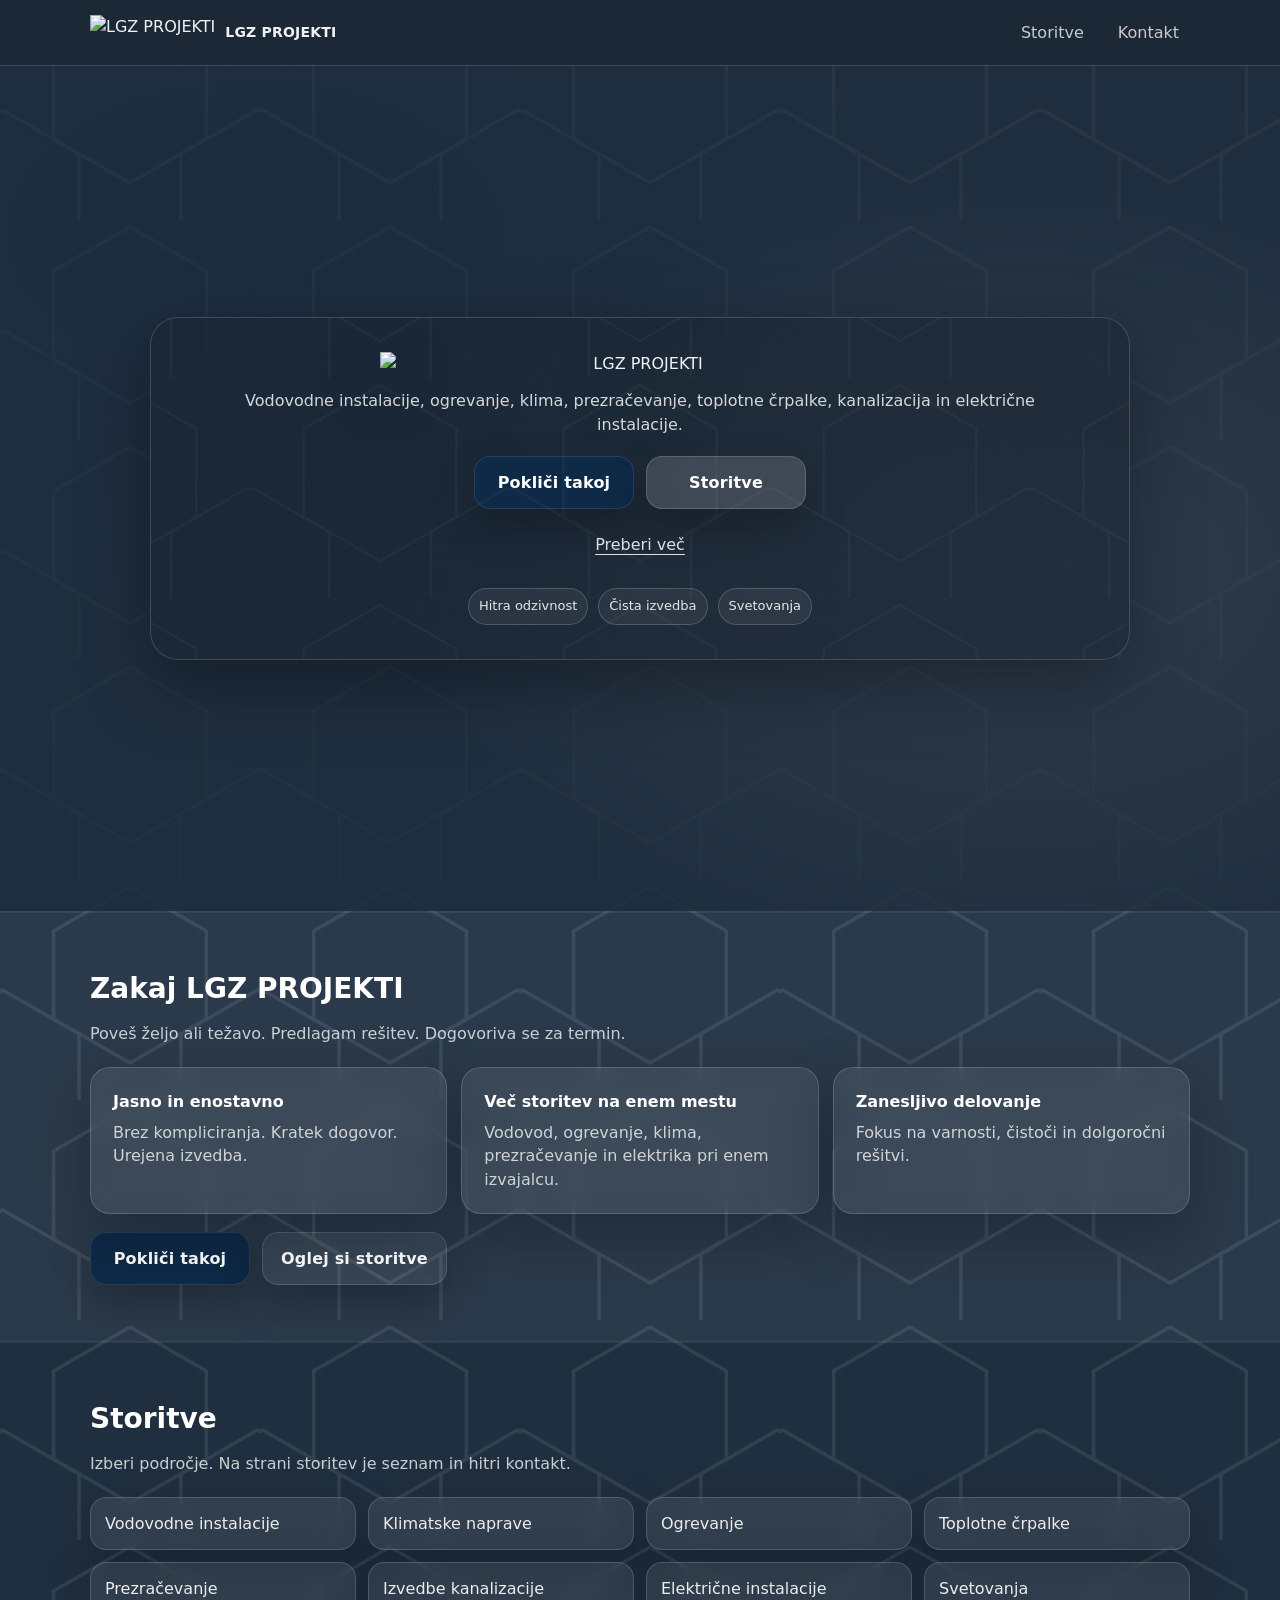
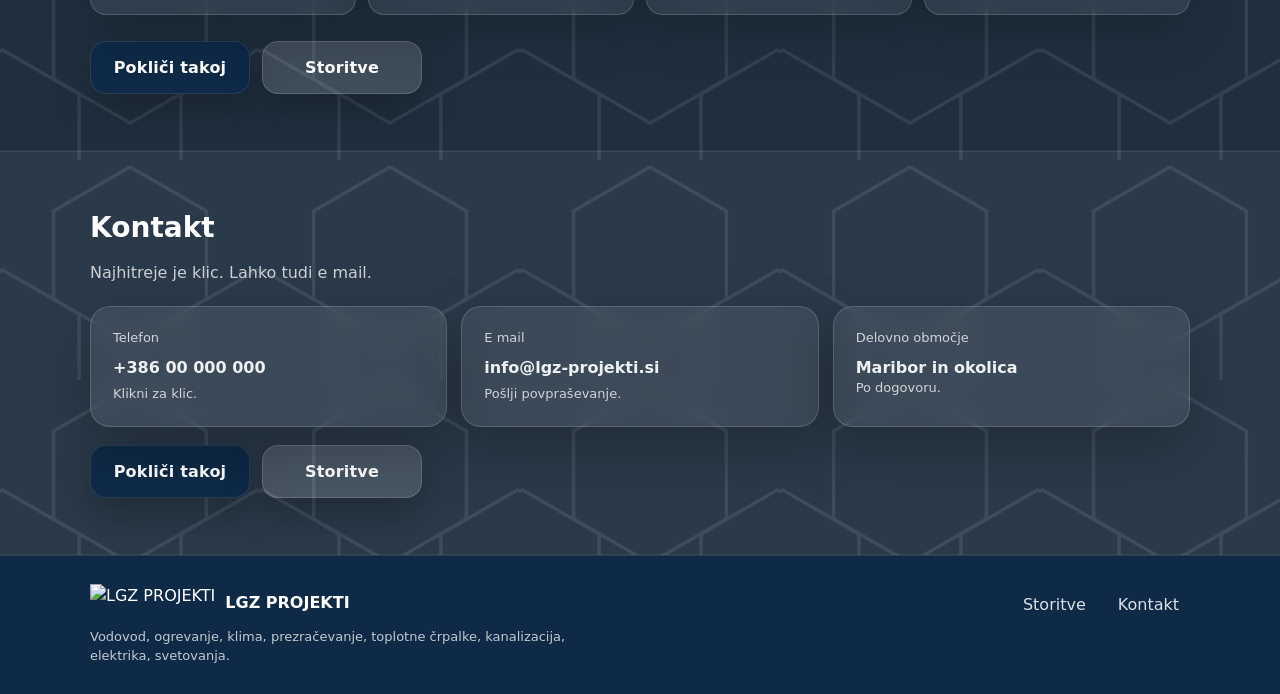
==== index.html @ 8e7ae7ce "Add files via upload" ====
<!doctype html>
<html lang="sl">
<head>
  <meta charset="utf-8" />
  <meta name="viewport" content="width=device-width,initial-scale=1" />
  <title>LGZ PROJEKTI</title>
  <meta name="description" content="Vodovodne instalacije, ogrevanje, klima, prezračevanje, toplotne črpalke, kanalizacija, električne instalacije, svetovanja." />
  <link rel="stylesheet" href="style.css" />
</head>

<body>
  <a class="skip-link" href="#main">Preskoči na vsebino</a>

  <header class="site-header">
    <div class="container header-inner">
      <a class="brand" href="index.html" aria-label="Domov">
        <img class="logo-small" src="images/lgz_malilogo.png" alt="LGZ PROJEKTI" />
        <span class="brand-text">LGZ PROJEKTI</span>
      </a>

      <nav class="header-nav" aria-label="Glavna navigacija">
        <a class="nav-link" href="services.html">Storitve</a>
        <a class="nav-link" href="#kontakt">Kontakt</a>
      </nav>
    </div>
  </header>

  <main id="main">
    <section class="hero" aria-label="Uvod">
      <div class="hero__bg" aria-hidden="true"></div>
      <div class="hero__overlay" aria-hidden="true"></div>

      <div class="container hero__content">
        <img class="logo-large" src="images/lgz_velikilogo.png" alt="LGZ PROJEKTI" />

        <p class="hero__subtitle">
          Vodovodne instalacije, ogrevanje, klima, prezračevanje, toplotne črpalke, kanalizacija in električne instalacije.
        </p>

        <div class="hero__actions" role="group" aria-label="Glavni gumbi">
          <a class="btn btn--primary" href="tel:+38600000000">Pokliči takoj</a>
          <a class="btn btn--secondary" href="services.html">Storitve</a>
        </div>

        <button class="btn-link" type="button" data-scroll="#preberi-vec">Preberi več</button>

        <div class="hero__meta" aria-label="Hitre informacije">
          <div class="pill">Hitra odzivnost</div>
          <div class="pill">Čista izvedba</div>
          <div class="pill">Svetovanja</div>
        </div>
      </div>
    </section>

    <section id="preberi-vec" class="section section--light">
      <div class="container">
        <h2 class="section-title">Zakaj LGZ PROJEKTI</h2>
        <p class="section-lead">Poveš željo ali težavo. Predlagam rešitev. Dogovoriva se za termin.</p>

        <div class="cards">
          <article class="card">
            <h3 class="card-title">Jasno in enostavno</h3>
            <p class="card-text">Brez kompliciranja. Kratek dogovor. Urejena izvedba.</p>
          </article>

          <article class="card">
            <h3 class="card-title">Več storitev na enem mestu</h3>
            <p class="card-text">Vodovod, ogrevanje, klima, prezračevanje in elektrika pri enem izvajalcu.</p>
          </article>

          <article class="card">
            <h3 class="card-title">Zanesljivo delovanje</h3>
            <p class="card-text">Fokus na varnosti, čistoči in dolgoročni rešitvi.</p>
          </article>
        </div>

        <div class="cta-row">
          <a class="btn btn--primary" href="tel:+38600000000">Pokliči takoj</a>
          <a class="btn btn--ghost" href="services.html">Oglej si storitve</a>
        </div>
      </div>
    </section>

    <section class="section section--dark" aria-label="Storitve povzetek">
      <div class="container">
        <h2 class="section-title">Storitve</h2>
        <p class="section-lead">Izberi področje. Na strani storitev je seznam in hitri kontakt.</p>

        <div class="service-grid">
          <a class="service-item" href="services.html#vodovod">Vodovodne instalacije</a>
          <a class="service-item" href="services.html#klima">Klimatske naprave</a>
          <a class="service-item" href="services.html#ogrevanje">Ogrevanje</a>
          <a class="service-item" href="services.html#toplotne">Toplotne črpalke</a>
          <a class="service-item" href="services.html#prezracevanje">Prezračevanje</a>
          <a class="service-item" href="services.html#kanalizacija">Izvedbe kanalizacije</a>
          <a class="service-item" href="services.html#elektrika">Električne instalacije</a>
          <a class="service-item" href="services.html#svetovanja">Svetovanja</a>
        </div>

        <div class="cta-row cta-row--tight">
          <a class="btn btn--primary" href="tel:+38600000000">Pokliči takoj</a>
          <a class="btn btn--secondary" href="services.html">Storitve</a>
        </div>
      </div>
    </section>

    <section id="kontakt" class="section section--light" aria-label="Kontakt">
      <div class="container">
        <h2 class="section-title">Kontakt</h2>
        <p class="section-lead">Najhitreje je klic. Lahko tudi e mail.</p>

        <div class="contact">
          <div class="contact-block">
            <div class="contact-label">Telefon</div>
            <a class="contact-link" href="tel:+38600000000">+386 00 000 000</a>
            <div class="contact-note">Klikni za klic.</div>
          </div>

          <div class="contact-block">
            <div class="contact-label">E mail</div>
            <a class="contact-link" href="mailto:info@lgz-projekti.si">info@lgz-projekti.si</a>
            <div class="contact-note">Pošlji povpraševanje.</div>
          </div>

          <div class="contact-block">
            <div class="contact-label">Delovno območje</div>
            <div class="contact-text">Maribor in okolica</div>
            <div class="contact-note">Po dogovoru.</div>
          </div>
        </div>

        <div class="cta-row">
          <a class="btn btn--primary" href="tel:+38600000000">Pokliči takoj</a>
          <a class="btn btn--secondary" href="services.html">Storitve</a>
        </div>
      </div>
    </section>
  </main>

  <footer class="site-footer">
    <div class="container footer-inner">
      <div class="footer-left">
        <div class="footer-brand">
          <img class="logo-small" src="images/lgz_malilogo.png" alt="LGZ PROJEKTI" />
          <span class="footer-brand-text">LGZ PROJEKTI</span>
        </div>
        <div class="footer-muted">
          Vodovod, ogrevanje, klima, prezračevanje, toplotne črpalke, kanalizacija, elektrika, svetovanja.
        </div>
      </div>

      <div class="footer-right">
        <a class="footer-link" href="services.html">Storitve</a>
        <a class="footer-link" href="#kontakt">Kontakt</a>
      </div>
    </div>
  </footer>

  <script src="script.js"></script>
</body>
</html>
---- style.css ----
:root{
  --base: #223243;
  --base-2: #27384B;
  --base-3: #1D2B3A;

  --bg: var(--base);
  --navy: #0E2A47;
  --gray: rgba(255,255,255,0.16);

  --text: rgba(255,255,255,0.94);
  --muted: rgba(255,255,255,0.76);

  --card: rgba(255,255,255,0.08);
  --border: rgba(255,255,255,0.16);

  --overlay: rgba(0,0,0,0.08);

  --radius: 20px;
  --container: 1100px;
}


*{ box-sizing: border-box; }
html, body{ height: 100%; }

body{
  margin: 0;
  font-family: system-ui, -apple-system, Segoe UI, Roboto, Arial, sans-serif;
  color: var(--text);
  line-height: 1.45;

  background-color: var(--bg);
  background-image: url("data:image/svg+xml,%3Csvg xmlns='http://www.w3.org/2000/svg' width='220' height='190' viewBox='0 0 220 190'%3E%3Cg fill='none' stroke='%23D6E6F2' stroke-width='3' opacity='0.10'%3E%3Cpath d='M110 6 L176 44 L176 120 L110 158 L44 120 L44 44 Z'/%3E%3Cpath d='M220 95 L286 133 L286 209 L220 247 L154 209 L154 133 Z'/%3E%3Cpath d='M0 95 L66 133 L66 209 L0 247 L-66 209 L-66 133 Z'/%3E%3C/g%3E%3C/svg%3E");
  background-size: 260px 220px;
  background-repeat: repeat;
  background-position: 0 0;
  background-attachment: scroll;
}

a{ color: inherit; text-decoration: none; }
button{ font: inherit; }

.container{
  width: min(var(--container), calc(100% - 40px));
  margin: 0 auto;
}

.skip-link{
  position: absolute;
  left: -999px;
  top: 12px;
  background: rgba(26,38,50,0.95);
  border: 1px solid var(--border);
  color: #fff;
  padding: 10px 12px;
  border-radius: 10px;
  z-index: 9999;
}
.skip-link:focus{ left: 12px; }

.site-header{
  position: sticky;
  top: 0;
  z-index: 20;
  background: rgba(26,38,50,0.78);
  backdrop-filter: blur(10px);
  border-bottom: 1px solid var(--border);
}

.header-inner{
  display: flex;
  align-items: center;
  justify-content: space-between;
  padding: 12px 0;
  gap: 14px;
}

.brand{
  display: inline-flex;
  align-items: center;
  gap: 10px;
  color: var(--text);
}

.logo-small{
  height: 36px;
  width: auto;
  display: block;
}

.brand-text{
  font-weight: 900;
  letter-spacing: 0.2px;
  font-size: 14px;
  color: var(--text);
}

.header-nav{
  display: inline-flex;
  gap: 12px;
}

.nav-link{
  padding: 8px 10px;
  border-radius: 10px;
  color: var(--muted);
  border: 1px solid transparent;
}
.nav-link:hover{
  border-color: var(--border);
  background: rgba(255,255,255,0.06);
  color: var(--text);
}

.hero{
  position: relative;
  min-height: calc(100svh - 54px);
  display: grid;
  place-items: center;
  overflow: hidden;
  border-bottom: 1px solid rgba(255,255,255,0.10);
}

.hero__bg{
  position: absolute;
  inset: 0;
  background:
    radial-gradient(1100px 700px at 20% 20%, rgba(14,42,71,0.22), transparent 60%),
    radial-gradient(1000px 650px at 80% 60%, rgba(255,255,255,0.08), transparent 62%),
    linear-gradient(180deg, rgba(34,50,67,0.55), rgba(34,50,67,0.85));
}


.hero__overlay{
  position: absolute;
  inset: 0;
  background: var(--overlay);
}

.hero__content{
  position: relative;
  z-index: 2;
  text-align: center;
  padding: 34px 22px;
  display: grid;
  justify-items: center;
  gap: 14px;

  background: rgba(26,38,50,0.55);
  border: 1px solid var(--border);
  border-radius: 28px;

  backdrop-filter: blur(60px);
  box-shadow: 0 24px 70px rgba(0,0,0,0.35);

  max-width: 980px;
  overflow: hidden;
}


.hero__content::before{
  content: "";
  position: absolute;
  inset: 0;

  background-image: url("data:image/svg+xml,%3Csvg xmlns='http://www.w3.org/2000/svg' width='220' height='190' viewBox='0 0 220 190'%3E%3Cg fill='none' stroke='%23D6E6F2' stroke-width='2' opacity='0.25'%3E%3Cpath d='M110 6 L176 44 L176 120 L110 158 L44 120 L44 44 Z'/%3E%3Cpath d='M220 95 L286 133 L286 209 L220 247 L154 209 L154 133 Z'/%3E%3Cpath d='M0 95 L66 133 L66 209 L0 247 L-66 209 L-66 133 Z'/%3E%3C/g%3E%3C/svg%3E");

  background-size: 260px 220px;
  background-position: center;
  opacity: 0.15;

  pointer-events: none;
  z-index: 0;
}

.logo-large{
  width: min(520px, 92vw);
  height: auto;
  display: block;
  filter: drop-shadow(0 18px 45px rgba(0,0,0,0.35));
}

.hero__subtitle{
  margin: 0;
  max-width: 820px;
  color: rgba(255,255,255,0.82);
  font-size: 16px;
  padding: 0 10px;
}

.hero__actions{
  display: flex;
  gap: 12px;
  justify-content: center;
  align-items: center;
  margin-top: 6px;
  flex-wrap: nowrap;
}

.btn{
  display: inline-flex;
  align-items: center;
  justify-content: center;
  padding: 14px 18px;
  border-radius: 16px;
  border: 1px solid transparent;
  font-weight: 900;
  letter-spacing: 0.2px;
  user-select: none;
  min-height: 48px;
  min-width: 160px;
  box-shadow: 0 18px 40px rgba(0,0,0,0.25);
}

.btn--primary{
  background: #0E2A47;
  color: #FFFFFF;
  border-color: rgba(255,255,255,0.10);
}

.btn--secondary{
  background: rgba(255,255,255,0.14);
  color: #FFFFFF;
  border-color: rgba(255,255,255,0.16);
}

.btn--ghost{
  background: rgba(255,255,255,0.06);
  color: #FFFFFF;
  border-color: rgba(255,255,255,0.14);
}

.btn--ghost:hover,
.btn--secondary:hover{
  background: rgba(255,255,255,0.18);
}

.btn:hover{ transform: translateY(-1px); }
.btn:active{ transform: translateY(0); }

.btn-link{
  background: transparent;
  border: 0;
  color: rgba(255,255,255,0.85);
  padding: 10px 12px;
  border-radius: 10px;
  cursor: pointer;
  text-decoration: underline;
  text-underline-offset: 4px;
}
.btn-link:hover{ color: #fff; }

.hero__meta{
  margin-top: 8px;
  display: flex;
  gap: 10px;
  flex-wrap: wrap;
  justify-content: center;
}

.pill{
  padding: 8px 10px;
  border-radius: 999px;
  border: 1px solid rgba(255,255,255,0.18);
  background: rgba(255,255,255,0.06);
  color: rgba(255,255,255,0.88);
  font-size: 13px;
}

.section{
  padding: 56px 0;
}

.section--light{
  background: rgba(255,255,255,0.04);
  border-top: 1px solid rgba(255,255,255,0.06);
  border-bottom: 1px solid rgba(255,255,255,0.06);
}

.section--dark{
  background: rgba(0,0,0,0.06);
  border-top: 1px solid rgba(255,255,255,0.06);
  border-bottom: 1px solid rgba(255,255,255,0.06);
}

.section-title{
  margin: 0 0 12px 0;
  color: #FFFFFF;
  font-size: 28px;
}

.section-lead{
  margin: 0 0 22px 0;
  color: var(--muted);
  max-width: 820px;
}

.cards{
  display: grid;
  grid-template-columns: repeat(3, 1fr);
  gap: 14px;
  margin-top: 18px;
}

.card{
  background: var(--card);
  border: 1px solid var(--border);
  border-radius: var(--radius);
  padding: 22px;
  box-shadow: 0 22px 60px rgba(0,0,0,0.25);
  backdrop-filter: blur(10px);
}

.card-title{
  margin: 0 0 8px 0;
  color: #FFFFFF;
  font-size: 16px;
}

.card-text{
  margin: 0;
  color: var(--muted);
}

.cta-row{
  display: flex;
  gap: 12px;
  flex-wrap: wrap;
  margin-top: 18px;
  align-items: center;
}

.cta-row--tight{ margin-top: 26px; }

.service-grid{
  display: grid;
  grid-template-columns: repeat(4, 1fr);
  gap: 12px;
  margin-top: 18px;
}

.service-item{
  background: var(--card);
  border: 1px solid var(--border);
  border-radius: 16px;
  padding: 14px 14px;
  color: rgba(255,255,255,0.90);
  box-shadow: 0 18px 50px rgba(0,0,0,0.22);
  backdrop-filter: blur(10px);
}

.service-item:hover{
  border-color: rgba(255,255,255,0.22);
  background: rgba(255,255,255,0.09);
}

.contact{
  display: grid;
  grid-template-columns: repeat(3, 1fr);
  gap: 14px;
  margin-top: 18px;
}

.contact-block{
  background: var(--card);
  border: 1px solid var(--border);
  border-radius: var(--radius);
  padding: 22px;
  box-shadow: 0 22px 60px rgba(0,0,0,0.25);
  backdrop-filter: blur(10px);
}

.contact-label{
  color: var(--muted);
  font-size: 13px;
  margin-bottom: 8px;
}

.contact-link{
  color: rgba(255,255,255,0.92);
  font-weight: 900;
  display: inline-block;
  margin-bottom: 6px;
}

.contact-text{
  color: rgba(255,255,255,0.92);
  font-weight: 800;
}

.contact-note{
  color: var(--muted);
  font-size: 13px;
}

.services-list{
  display: grid;
  gap: 14px;
  margin-top: 18px;
}

.service-card{
  background: var(--card);
  border: 1px solid var(--border);
  border-radius: var(--radius);
  padding: 24px;
  box-shadow: 0 22px 60px rgba(0,0,0,0.25);
  backdrop-filter: blur(10px);
}

.service-title{
  margin: 0 0 10px 0;
  color: #FFFFFF;
  font-size: 20px;
}

.service-bullets{
  margin: 0;
  padding-left: 18px;
  color: rgba(255,255,255,0.80);
}

.service-bullets li{ margin: 6px 0; }

.service-actions{
  display: flex;
  gap: 10px;
  flex-wrap: wrap;
  margin-top: 18px;
}

.site-footer{
  background: #0E2A47;
  color: #FFFFFF;
  border-top: 1px solid rgba(255,255,255,0.10);
  padding: 28px 0;
}

.footer-inner{
  display: flex;
  justify-content: space-between;
  align-items: flex-start;
  gap: 14px;
}

.footer-brand{
  display: inline-flex;
  align-items: center;
  gap: 10px;
}

.footer-brand-text{
  color: #FFFFFF;
  font-weight: 900;
}

.footer-muted{
  color: rgba(255,255,255,0.75);
  font-size: 13px;
  margin-top: 8px;
  max-width: 520px;
}

.footer-right{
  display: inline-flex;
  gap: 10px;
}

.footer-link{
  color: rgba(255,255,255,0.85);
  padding: 8px 10px;
  border-radius: 10px;
  border: 1px solid transparent;
}

.footer-link:hover{
  background: rgba(255,255,255,0.10);
  color: #FFFFFF;
}

@media (max-width: 980px){
  .cards{ grid-template-columns: 1fr; }
  .service-grid{ grid-template-columns: repeat(2, 1fr); }
  .contact{ grid-template-columns: 1fr; }
}

@media (max-width: 520px){
  .hero__actions{ gap: 10px; }
  .btn{ min-width: 0; width: 100%; }
  .hero__actions .btn{
    width: 46%;
    min-width: 0;
    padding: 14px 12px;
  }
}

@media (max-width: 420px){
  .hero__actions{ flex-wrap: wrap; }
  .hero__actions .btn{ width: 100%; }
  .brand-text{ display: none; }
  .logo-small{ height: 34px; }
}
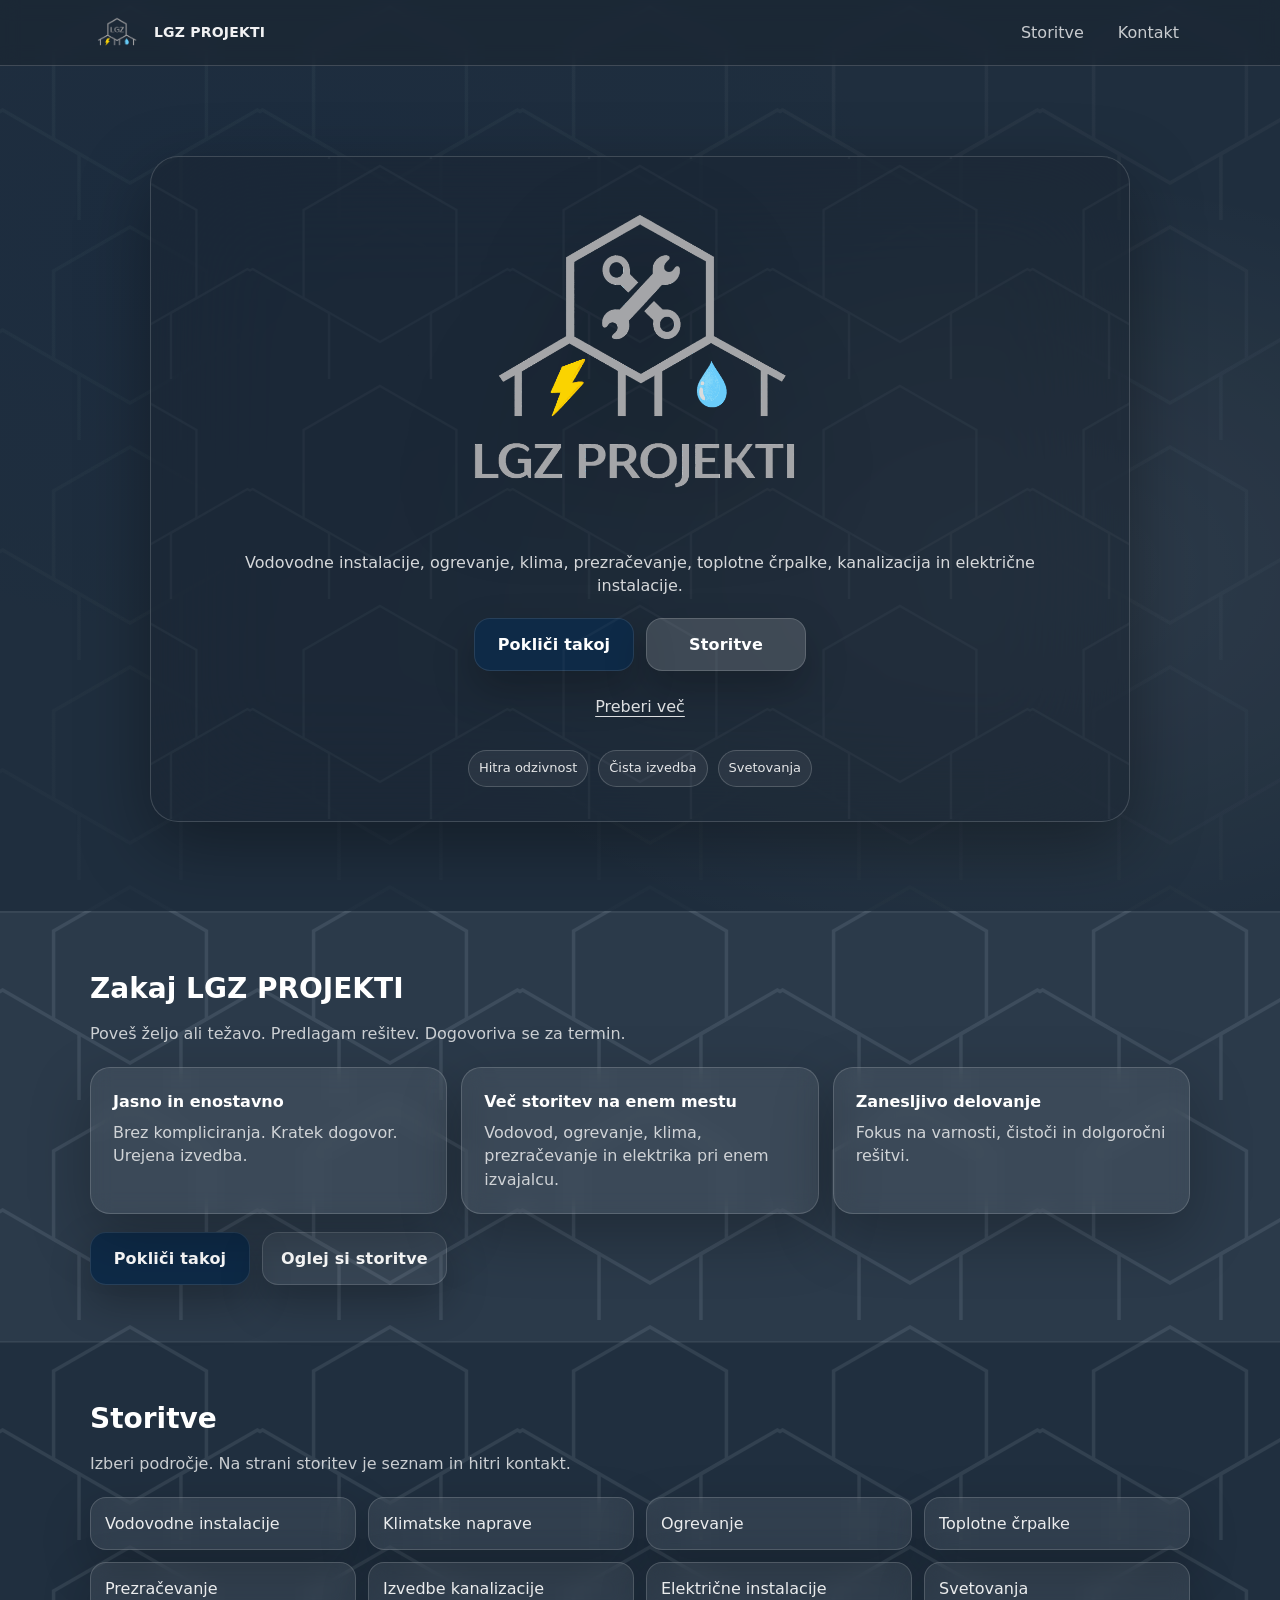
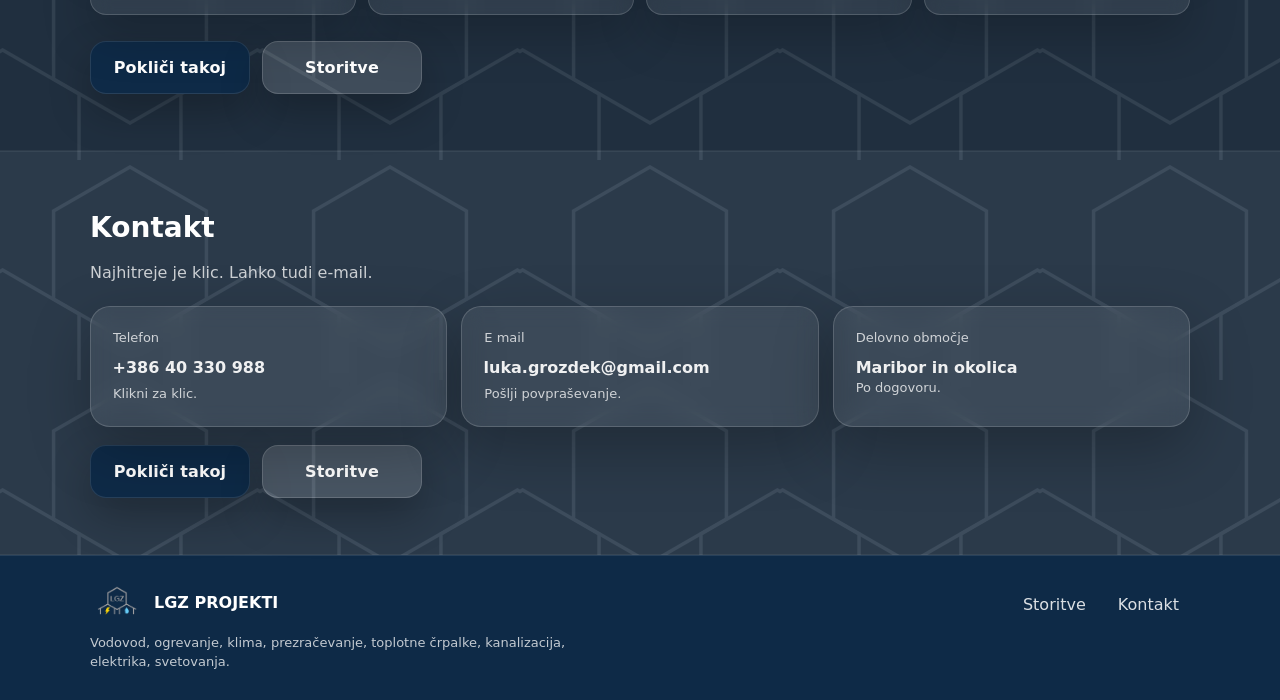
==== commit 6c5c985d: "update 1" ====
--- a/index.html
+++ b/index.html
@@ -38,7 +38,7 @@
         </p>
 
         <div class="hero__actions" role="group" aria-label="Glavni gumbi">
-          <a class="btn btn--primary" href="tel:+38600000000">Pokliči takoj</a>
+          <a class="btn btn--primary" href="tel:+38640330988">Pokliči takoj</a>
           <a class="btn btn--secondary" href="services.html">Storitve</a>
         </div>
 
@@ -75,7 +75,7 @@
         </div>
 
         <div class="cta-row">
-          <a class="btn btn--primary" href="tel:+38600000000">Pokliči takoj</a>
+          <a class="btn btn--primary" href="tel:+38640330988">Pokliči takoj</a>
           <a class="btn btn--ghost" href="services.html">Oglej si storitve</a>
         </div>
       </div>
@@ -98,7 +98,7 @@
         </div>
 
         <div class="cta-row cta-row--tight">
-          <a class="btn btn--primary" href="tel:+38600000000">Pokliči takoj</a>
+          <a class="btn btn--primary" href="tel:+38640330988">Pokliči takoj</a>
           <a class="btn btn--secondary" href="services.html">Storitve</a>
         </div>
       </div>
@@ -107,18 +107,18 @@
     <section id="kontakt" class="section section--light" aria-label="Kontakt">
       <div class="container">
         <h2 class="section-title">Kontakt</h2>
-        <p class="section-lead">Najhitreje je klic. Lahko tudi e mail.</p>
+        <p class="section-lead">Najhitreje je klic. Lahko tudi e-mail.</p>
 
         <div class="contact">
           <div class="contact-block">
             <div class="contact-label">Telefon</div>
-            <a class="contact-link" href="tel:+38600000000">+386 00 000 000</a>
+            <a class="contact-link" href="tel:+38640330988">+386 40 330 988</a>
             <div class="contact-note">Klikni za klic.</div>
           </div>
 
           <div class="contact-block">
             <div class="contact-label">E mail</div>
-            <a class="contact-link" href="mailto:info@lgz-projekti.si">info@lgz-projekti.si</a>
+            <a class="contact-link" href="mailto:luka.grozdek@gmail.com">luka.grozdek@gmail.com</a>
             <div class="contact-note">Pošlji povpraševanje.</div>
           </div>
 
@@ -130,7 +130,7 @@
         </div>
 
         <div class="cta-row">
-          <a class="btn btn--primary" href="tel:+38600000000">Pokliči takoj</a>
+          <a class="btn btn--primary" href="tel:+38640330988">Pokliči takoj</a>
           <a class="btn btn--secondary" href="services.html">Storitve</a>
         </div>
       </div>
--- a/style.css
+++ b/style.css
@@ -485,14 +485,44 @@
 }
 
 @media (max-width: 520px){
-  .hero__actions{ gap: 10px; }
-  .btn{ min-width: 0; width: 100%; }
+
+  .hero{
+    padding: 16px;
+  }
+
+  .hero__content{
+    width: 100%;
+    max-width: 92vw;
+    margin: 0 auto;
+    padding: 28px 18px;
+  }
+
+  .logo-large{
+    width: 82vw;
+    max-width: 360px;
+  }
+
+  .hero__subtitle{
+    text-align: center;
+    padding: 0;
+  }
+
+  .hero__actions{
+    flex-direction: column;
+    width: 100%;
+  }
+
   .hero__actions .btn{
-    width: 46%;
-    min-width: 0;
-    padding: 14px 12px;
-  }
-}
+    width: 100%;
+  }
+
+  .hero__meta{
+    justify-content: center;
+    gap: 8px;
+  }
+
+}
+
 
 @media (max-width: 420px){
   .hero__actions{ flex-wrap: wrap; }
@@ -500,3 +530,4 @@
   .brand-text{ display: none; }
   .logo-small{ height: 34px; }
 }
+
